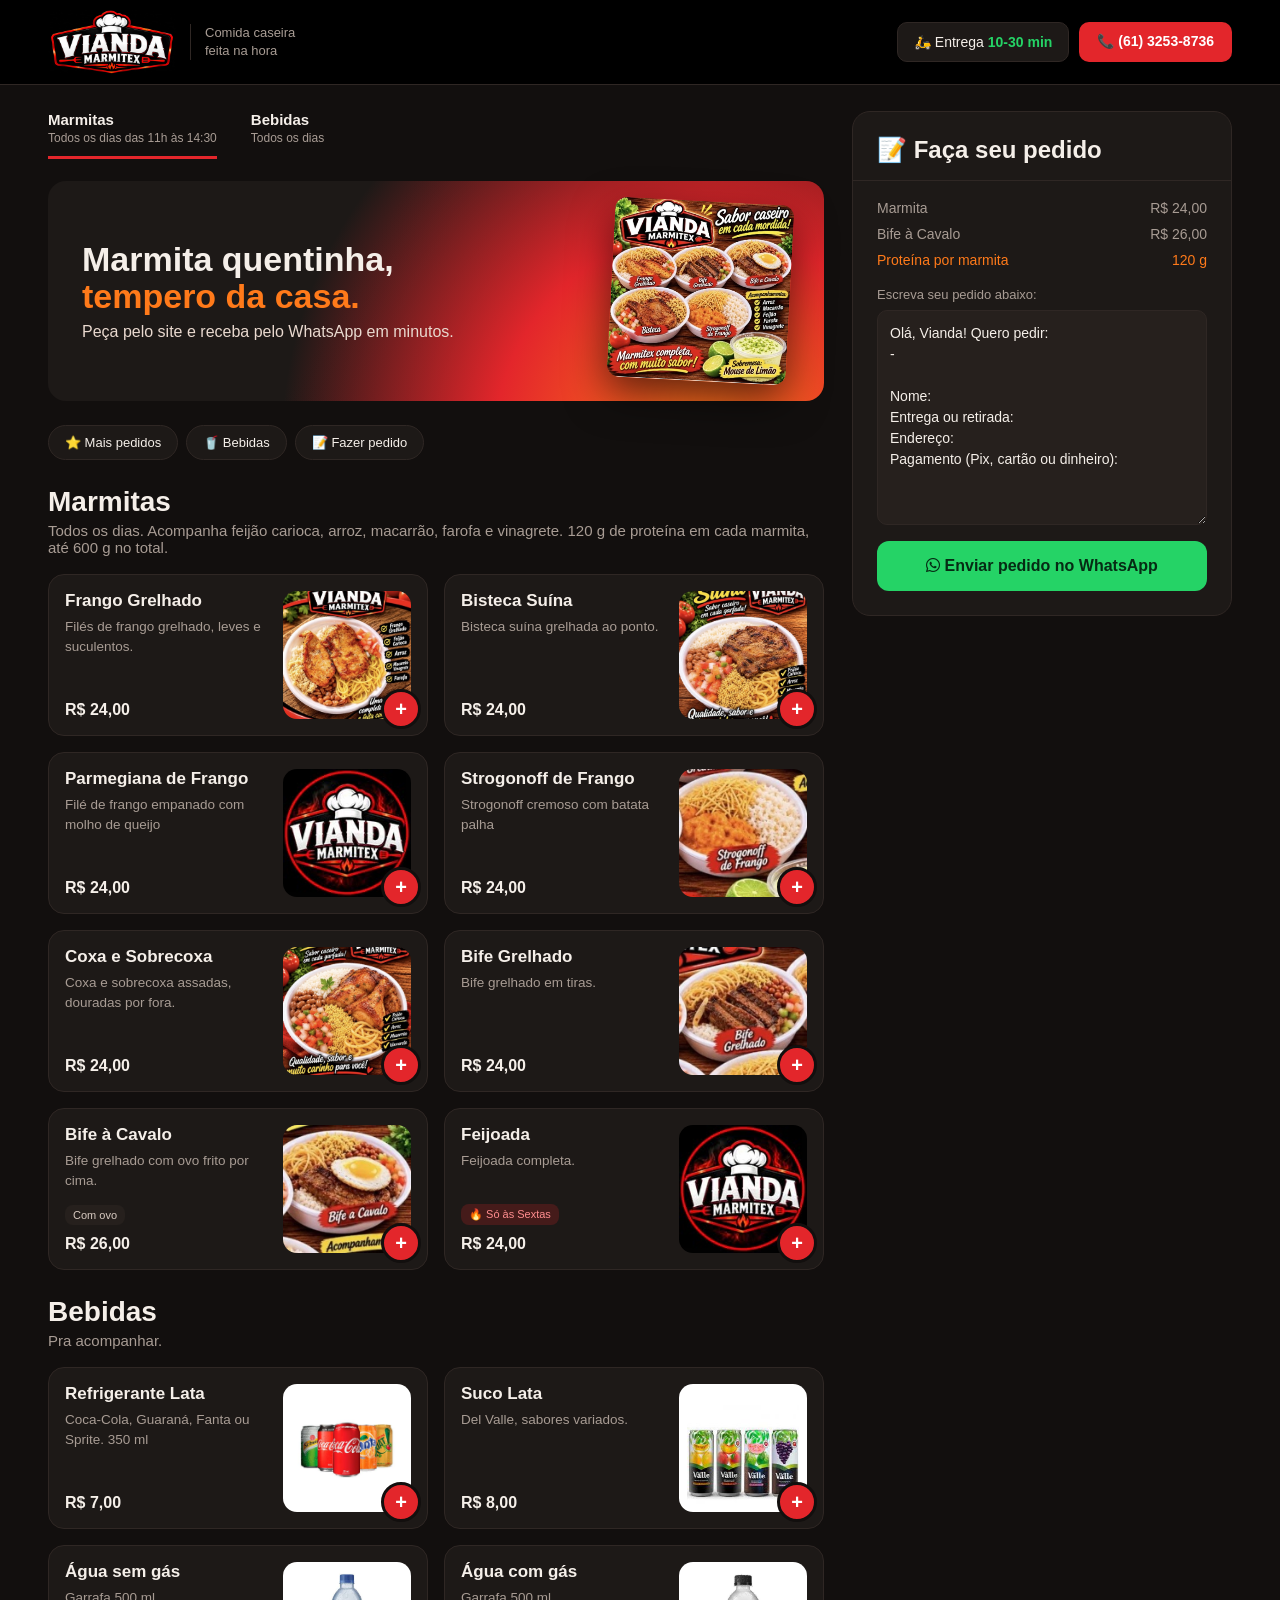
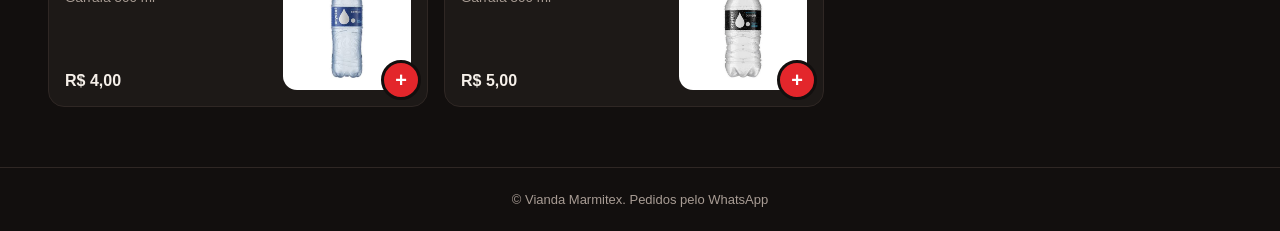
==== Vianda Marmitex - HTML + CSS + JS/index.html @ 6cb4625d "Add files via upload" ====
<!DOCTYPE html>
<html lang="pt-br">

<head>
    <meta charset="UTF-8">
    <meta name="viewport" content="width=device-width, initial-scale=1.0">
    <title>Vianda Marmitex</title>
    <link rel="stylesheet" href="style.css">
    <script src="script.js" defer></script>
    <link rel="shortcut icon" href="vianda_marmitex icone.jpg" type="image/x-icon">
    <link rel="stylesheet" href="https://cdnjs.cloudflare.com/ajax/libs/font-awesome/6.7.2/css/all.min.css">

</head>

<body>

    <header>
        <div class="wrap">
            <div class="marca">
                <img src="logo_horizontal.jpg" alt="Vianda Marmitex">
                <small>Comida caseira <br> feita na hora</small>
            </div>
            <div class="topo-acoes">
                <span class="pill"> 🛵 Entrega <b>10-30 min</b></span>
                <a class="btn-verm" href="https://wa.me/556132538736"> 📞 (61) 3253-8736 </a>
            </div>

        </div>
    </header>
    <div class="wrap layout">
        <main>
            <div class="abas">
                <a class="aba on" href="#mais-pedidos"><b>Marmitas</b><small>Todos os dias das 11h às 14:30</small></a>
                <a class="aba" href="#bebidas"><b>Bebidas</b><small>Todos os dias</small></a>
            </div>
            <div class="banner">
                <div class="banner-texto">
                    <h2>Marmita quentinha, <span>tempero da casa.</span></h2>
                    <p>Peça pelo site e receba pelo WhatsApp em minutos.</p>
                </div>
                <img src="cardapio_opcoes.jpg" alt="Opções do cardápio da Vianda">
            </div>
            <div class="filtros">
                <a class="chip" href="#mais-pedidos">⭐️ Mais pedidos</a>
                <a class="chip" href="#bebidas">🥤 Bebidas</a>
                <a class="chip" href="#pedido">📝 Fazer pedido</a>
            </div>

            <div class="secao" id="mais-pedidos">
                <h3>Marmitas</h3>
                <p>Todos os dias. Acompanha feijão carioca, arroz, macarrão, farofa e vinagrete.
                    120 g de proteína em cada marmita, até 600 g no total.</p>
                <div class="grade">

                    <div class="prod">
                        <div class="info">
                            <h4>Frango Grelhado</h4>
                            <div class="desc">Filés de frango grelhado, leves e suculentos.</div>
                            <div class="preco">R$ 24,00</div>
                        </div>
                        <div class="foto">
                            <img src="frango_grelhado.jpg" alt="Frango Grelhado">
                            <a class="add" href="https://wa.me/556132538736?text=Quero%201%20Frango%20Grelhado"
                                target="_blank">+</a>
                        </div>
                    </div>


                    <div class="prod">
                        <div class="info">
                            <h4>Bisteca Suína</h4>
                            <div class="desc">Bisteca suína grelhada ao ponto.</div>
                            <div class="preco">R$ 24,00</div>
                        </div>
                        <div class="foto">
                            <img src="bisteca_suina_1.jpg" alt="Bisteca Suína">
                            <a class="add" href="https://wa.me/556132538736?text=Quero%201%20Bisteca%20Su%C3%ADna"
                                target="_blank">+</a>
                        </div>
                    </div>

                    <div class="prod">
                        <div class="info">
                            <h4>Parmegiana de Frango</h4>
                            <div class="desc">Filé de frango empanado com molho de queijo</div>
                            <div class="preco">R$ 24,00</div>
                        </div>
                        <div class="foto">
                            <img src="logo.jpg" alt="Parmegiana de Frango">
                            <a class="add" href="https://wa.me/556132538736?text=Quero%201%20Parmegiana%20de%20Frango"
                                target="_blank">+</a>
                        </div>
                    </div>

                    <div class="prod">
                        <div class="info">
                            <h4>Strogonoff de Frango</h4>
                            <div class="desc">Strogonoff cremoso com batata palha</div>
                            <div class="preco">R$ 24,00</div>
                        </div>
                        <div class="foto">
                            <img src="strogonoff_frango.jpg" alt="Strogonoff de Frango">
                            <a class="add" href="https://wa.me/556132538736?text=Quero%201%20Strogonoff%20de%20Frango"
                                target="_blank">+</a>
                        </div>
                    </div>

                    <div class="prod">
                        <div class="info">
                            <h4>Coxa e Sobrecoxa</h4>
                            <div class="desc">Coxa e sobrecoxa assadas, douradas por fora.</div>
                            <div class="preco">R$ 24,00</div>
                        </div>
                        <div class="foto">
                            <img src="coxa_sobrecoxa.jpg" alt="Coxa e Sobrecoxa">
                            <a class="add" href="https://wa.me/556132538736?text=Quero%201%20Coxa%20e%20Sobrecoxa"
                                target="_blank">+</a>
                        </div>
                    </div>


                    <div class="prod">
                        <div class="info">
                            <h4>Bife Grelhado</h4>
                            <div class="desc">Bife grelhado em tiras.</div>
                            <div class="preco">R$ 24,00</div>
                        </div>
                        <div class="foto">
                            <img src="bife_grelhado.jpg" alt="Bife Grelhado">
                            <a class="add" href="https://wa.me/556132538736?text=Quero%201%20Bife%20Grelhado"
                                target="_blank">+</a>
                        </div>
                    </div>

                    <div class="prod">
                        <div class="info">
                            <h4>Bife à Cavalo</h4>
                            <div class="desc">Bife grelhado com ovo frito por cima.</div>
                            <div class="tags"><span class="tag"> Com ovo</span></div>
                            <div class="preco">R$ 26,00</div>
                        </div>
                        <div class="foto">
                            <img src="bife_a_cavalo.jpg" alt="Bife à Cavalo">
                            <a class="add" href="https://wa.me/556132538736?text=Quero%201%20Bife%20a%20Cavalo"
                                target="_blank">+</a>
                        </div>
                    </div>

                    <div class="prod">
                        <div class="info">
                            <h4>Feijoada</h4>
                            <div class="desc">Feijoada completa.</div>
                            <div class="tags"><span class="tag hot"> 🔥 Só às Sextas</span></div>
                            <div class="preco">R$ 24,00</div>



                        </div>
                        <div class="foto">
                            <img src="logo.jpg" alt="Feijoada">
                            <a class="add" href="https://wa.me/556132538736?text=Quero%201%20Feijoada"
                                target="_blank">+</a>
                        </div>
                    </div>


                </div>
            </div>

            <div class="secao" id="bebidas">
                <h3>Bebidas</h3>
                <p>Pra acompanhar.</p>
                <div class="grade">
                    <div class="prod">
                        <div class="info">
                            <h4>Refrigerante Lata</h4>
                            <div class="desc">Coca-Cola, Guaraná, Fanta ou Sprite. 350 ml</div>
                            <div class="preco">R$ 7,00</div>
                        </div>
                        <div class="foto clara">
                            <img src="refri_lata.jpg" alt="Refrigerante Lata">
                            <a class="add" href="https://wa.me/556132538736?text=Quero%201%20Refrigerante%20Lata"
                                target="_blank">+</a>
                        </div>
                    </div>

                    <div class="prod">
                        <div class="info">
                            <h4>Suco Lata</h4>
                            <div class="desc">Del Valle, sabores variados.</div>
                            <div class="preco">R$ 8,00</div>
                        </div>
                        <div class="foto clara">
                            <img src="suco_lata.jpg" alt="Suco Lata">
                            <a class="add" href="https://wa.me/556132538736?text=Quero%201%20Suco%20Lata"
                                target="_blank">+</a>
                        </div>
                    </div>

                    <div class="prod">
                        <div class="info">
                            <h4>Água sem gás</h4>
                            <div class="desc">Garrafa 500 ml</div>
                            <div class="preco">R$ 4,00</div>
                        </div>
                        <div class="foto clara">
                            <img src="agua_sem_gas.jpeg" alt="Água sem gás">
                            <a class="add" href="https://wa.me/556132538736?text=Quero%201%20%C3%81gua%20sem%20G%C3%A1s"
                                target="_blank">+</a>
                        </div>
                    </div>

                    <div class="prod">
                        <div class="info">
                            <h4>Água com gás</h4>
                            <div class="desc">Garrafa 500 ml</div>
                            <div class="preco">R$ 5,00</div>
                        </div>
                        <div class="foto clara">
                            <img src="agua_com_gas.jpeg" alt="Água com gás">
                            <a class="add" href="https://wa.me/556132538736?text=Quero%201%20%C3%81gua%20com%20G%C3%A1s"
                                target="_blank">+</a>
                        </div>
                    </div>


                </div>
            </div>





        </main>

        <aside class="sacola" id="pedido">
            <h3>📝 Faça seu pedido</h3>
            <div class="contas">
                <div><span>Marmita</span><span>R$ 24,00</span></div>
                <div><span>Bife à Cavalo</span><span>R$ 26,00</span></div>
                <div class="destaque"><span>Proteína por marmita</span><span>120 g</span></div>
            </div>
            <form class="campos" action="https://api.whatsapp.com/send" method="get" target="_blank">
                <input type="hidden" name="phone" value="556132538736">
                <label for="texto">Escreva seu pedido abaixo:</label>
                <textarea name="text" id="texto" rows="9" required>Olá, Vianda! Quero pedir:
- 

Nome: 
Entrega ou retirada: 
Endereço: 
Pagamento (Pix, cartão ou dinheiro): </textarea>
                <button class="finalizar" type="submit"> <i class="fa-brands fa-whatsapp"></i> Enviar pedido no
                    WhatsApp</button>
            </form>

        </aside>
    </div>

    <footer>&copy; Vianda Marmitex. Pedidos pelo WhatsApp</footer>

</body>

</html>
---- Vianda Marmitex - HTML + CSS + JS/style.css ----
:root {
    --fundo: #120f0e;
    --card: #1d1917;
    --card2: #26201d;
    --borda: #2f2724;
    --vermelho: #e3262b;
    --laranja: #ff7a1a;
    --verde: #25d366;
    --txt: #f5efe9;
    --mut: #a89c94;
}

* {
    margin: 0;
    padding: 0;
    box-sizing: border-box
}

body {
    font-family: Inter, "Segoe UI", Arial, sans-serif;
    background-color: var(--fundo);
    color: var(--txt);
}

a {
    color: inherit;
    text-decoration: none;
}

button {
    font-family: inherit;
    cursor: pointer;
    border: 0
}

.wrap {
    max-width: 1240px;
    margin: 0 auto;
    padding-left: 28px;
    padding-right: 28px;

}

header {
    background-color: #000;
    border-bottom: 1px solid var(--borda);
    position: sticky;
    top: 0;
    z-index: 10;
}

header .wrap {
    display: flex;
    align-items: center;
    justify-content: space-between;
    height: 84px;
}

.marca {
    display: flex;
    align-items: center;
    gap: 14px;
}

.marca img {
    width: auto;
    height: 64px;

}

.marca small {
    font-size: 13px;
    line-height: 1.4;
    color: var(--mut);
    border-left: 1px solid var(--borda);
    padding-left: 14px;
}

.topo-acoes {
    display: flex;
    gap: 10px;
}

.pill {
    background-color: var(--card);
    border: 1px solid var(--borda);
    padding: 11px 16px;
    border-radius: 10px;
    font-size: 14px;
}

.pill b {
    color: var(--verde);
}

.btn-verm {
    background-color: var(--vermelho);
    color: #fff;
    padding: 11px 18px;
    border-radius: 10px;
    font-weight: 700;
    font-size: 14px;
}

.layout {
    display: grid;
    grid-template-columns: 1fr 380px;
    gap: 28px;
    padding-top: 26px;
    padding-bottom: 60px;
    align-items: start;
}

.sacola {
    background-color: var(--card);
    border: 1px solid var(--borda);
    border-radius: 18px;
    position: sticky;
    top: 110px;
}

.sacola h3 {
    font-size: 24px;
    padding: 24px 24px 16px;
    border-bottom: 1px solid var(--borda);
}

.contas {
    padding: 14px 24px;
    font-size: 14px;
}

.contas div {
    display: flex;
    justify-content: space-between;
    padding: 5px 0;
    color: var(--mut);
}

.contas .destaque {
    color: var(--laranja);
}

.campos {
    padding: 0 24px;
    display: grid;
    gap: 8px;

}

.campos label {
    font-size: 13px;
    color: var(--mut);
}

.campos textarea {
    background-color: var(--card2);
    border: 1px solid var(--borda);
    color: var(--txt);
    border-radius: 10px;
    padding: 12px;
    font-size: 14px;
    line-height: 1.5;
    font-family: inherit;
    resize: vertical;
}

.finalizar {
    margin: 8px 0 24px;
    background-color: var(--verde);
    color: #062b14;
    font-weight: 800;
    font-size: 16px;
    padding: 16px;
    border-radius: 12px;
}


footer {
    border-top: 1px solid var(--borda);
    color: var(--mut);
    font-size: 13px;
    padding: 24px 0;
    text-align: center;
}

.abas {
    display: flex;
    gap: 34px;
    margin-bottom: 22px;
}

.aba {
    padding-bottom: 10px;
    border-bottom: 3px solid transparent;
    cursor: pointer;
}

.aba b {
    display: block;
    font-size: 15px;
}

.aba small {
    color: var(--mut);
    font-size: 12px;
}

.aba.on {
    border-color: var(--vermelho);
}

.banner {
    position: relative;
    height: 220px;
    padding: 34px;
    border-radius: 18px;
    display: flex;
    align-items: center;
    background:
        radial-gradient(circle at 85% 120%, #ff7a1a 0, #e3262b 30%, transparent 60%),
        linear-gradient(120deg, #1d1917 40%, #3a1311);
}

.banner h2 {
    font-size: 34px;
    line-height: 1.1;
    max-width: 420px;
}

.banner h2 span {
    color: var(--laranja);
}

.banner p {
    color: #e9d9cf;
    margin-top: 8px;

}

.banner img {
    position: absolute;
    right: 34px;
    top: 50%;
    height: 180px;
    transform: translateY(-50%) rotate(3deg);
    border-radius: 12px;
    box-shadow: 0 16px 40px #0009;
}

html {
    scroll-behavior: smooth;
}

.filtros {
    display: flex;
    gap: 8px;
    flex-wrap: wrap;
    margin: 24px 0 8px;
}

.chip {
    background-color: var(--card);
    border: 1px solid var(--borda);
    padding: 9px 16px;
    border-radius: 999px;
    font-size: 13px;
}

.chip:hover {
    background-color: var(--vermelho);
    border-color: var(--vermelho);
}

.secao,
#pedido {
    scroll-margin-top: 100px;
}

.secao h3 {
    font-size: 28px;
    margin: 26px 0 4px;
}

.secao>p {
    color: var(--mut);
    margin-bottom: 18px;
    font-size: 15px;
}

.grade {
    display: grid;
    grid-template-columns: 1fr 1fr;
    gap: 16px;
}

.prod {
    background-color: var(--card);
    border: 1px solid var(--borda);
    border-radius: 16px;
    padding: 16px;
    display: flex;
    gap: 14px;
    transition: .2s;
}

.prod:hover {
    border-color: #e3262b88;
    transform: translateY(-2px);
}

.prod .info {
    flex: 1;
    display: flex;
    flex-direction: column;
}

.prod h4 {
    font-size: 17px;
    margin-bottom: 6px;
}

.prod .desc {
    color: var(--mut);
    font-size: 13.5px;
    line-height: 1.5;
    margin-bottom: 10px;
}

.tags {
    display: flex;
    gap: 6px;
    margin-bottom: 10px;
    margin-top: auto;

}

.tags+.preco {
    margin-top: 0;
}

.tag {
    font-size: 11px;
    background-color: var(--card2);
    color: #d9cbc2;
    padding: 4px 8px;
    border-radius: 8px;
}

.tag.hot {
    background-color: #e3262b33;
    color: #ff8d8f;
}

.preco {
    margin-top: auto;
    font-weight: 700;
    font-size: 16px;
}

.foto {
    position: relative;
    width: 128px;
    height: 128px;
    flex-shrink: 0;
}

.foto img {
    width: 100%;
    height: 100%;
    object-fit: cover;
    object-position: center 65%;
    border-radius: 14px;
}

.foto.clara img {
    background-color: #fff;
    object-fit: contain;
    padding: 8px;
}

.add {
    position: absolute;
    bottom: -10px;
    right: -10px;
    width: 40px;
    height: 40px;
    border-radius: 50%;
    border: 3px solid var(--fundo);
    background-color: var(--vermelho);
    color: #fff;
    font-size: 20px;
    font-weight: 700;
    display: grid;
    place-items: center;
}

@media (max-width: 980px) {
    .layout {
        grid-template-columns: 1fr;
    }

    .sacola {
        position: static;
    }

    .grade {
        grid-template-columns: 1fr;
    }

    .banner img {
        display: none;
    }

    .pill {
        display: none;
    }
}

@media (max-width: 600px) {
    .wrap {
        padding-left: 16px;
        padding-right: 16px;
    }

    header .wrap {
        height: 68px;
    }

    .marca img {
        height: 48px;
    }

    .marca small {
        display: none;
    }

    .btn-verm {
        padding: 10px 14px;
        font-size: 13px;
    }

    .banner {
        height: auto;
        padding: 24px;
    }

    .banner h2 {
        font-size: 26px;
    }

    .foto {
        width: 96px;
        height: 96px;
    }
}
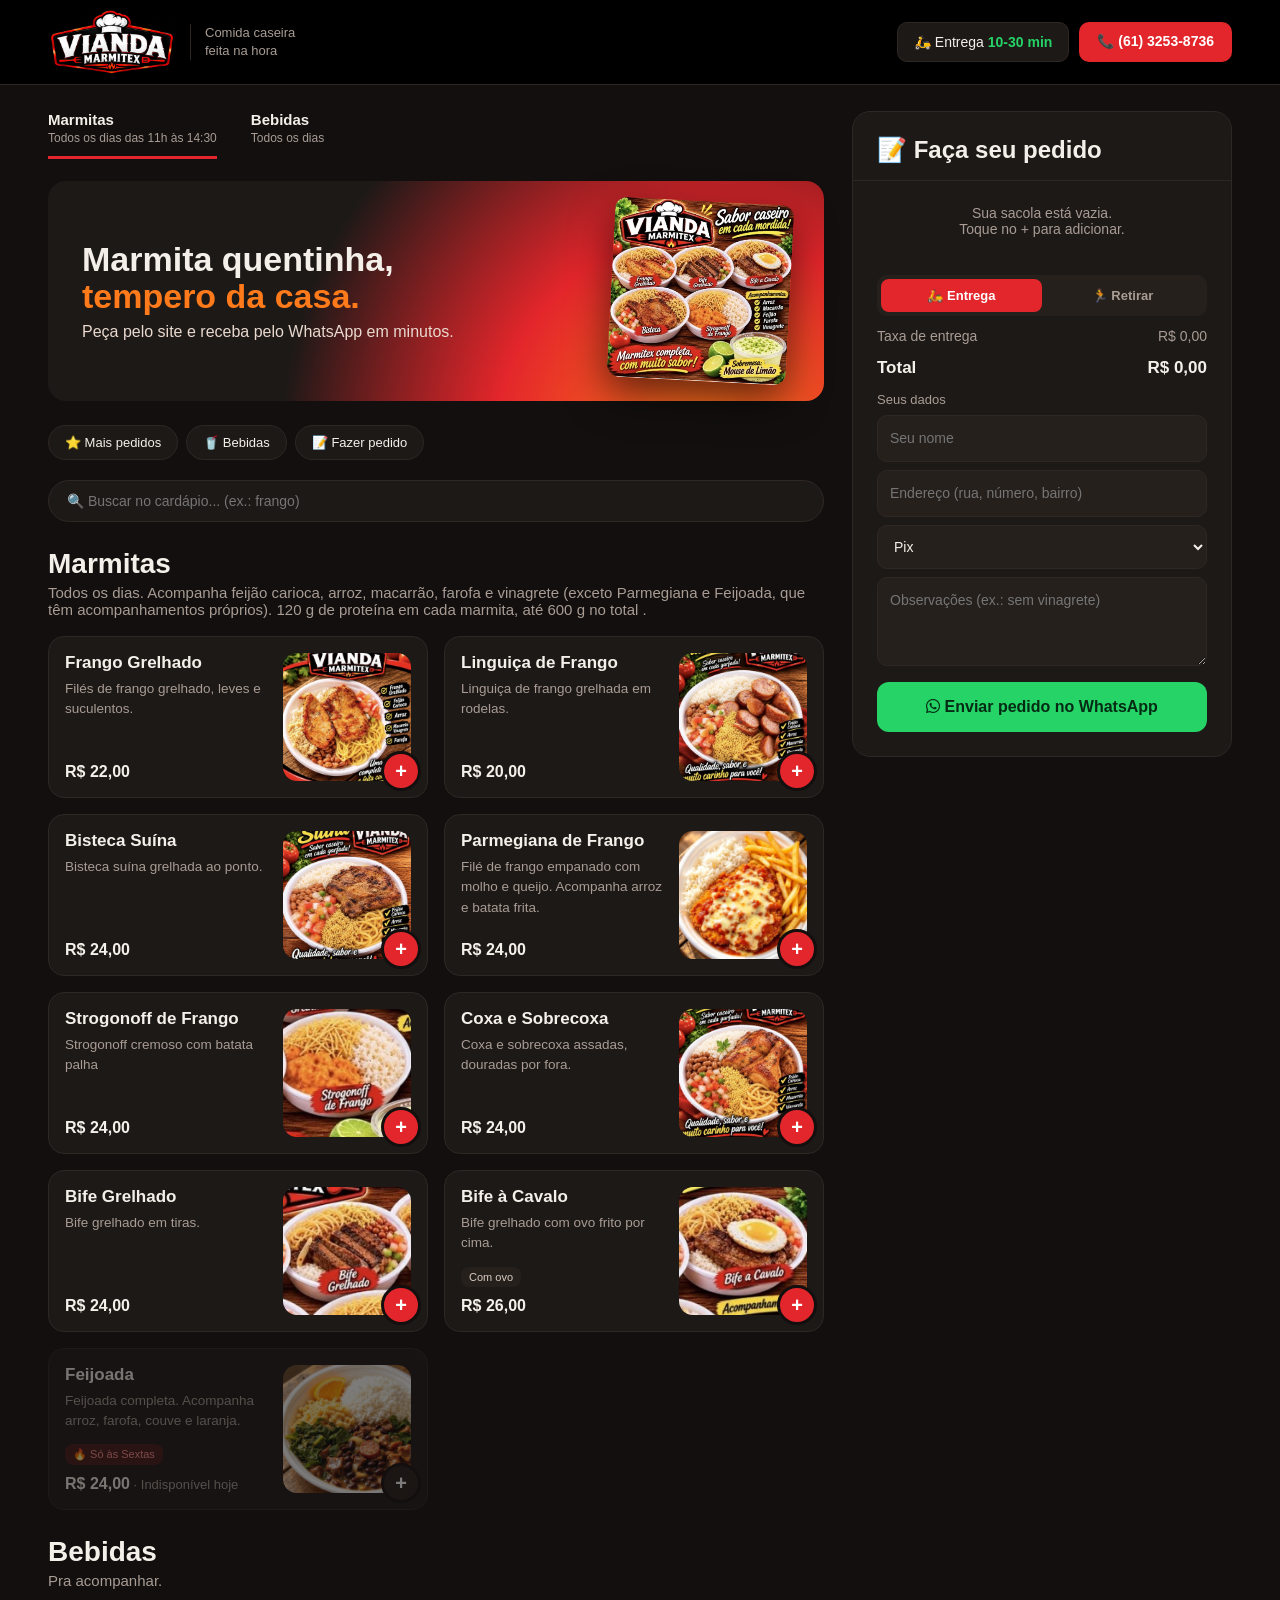
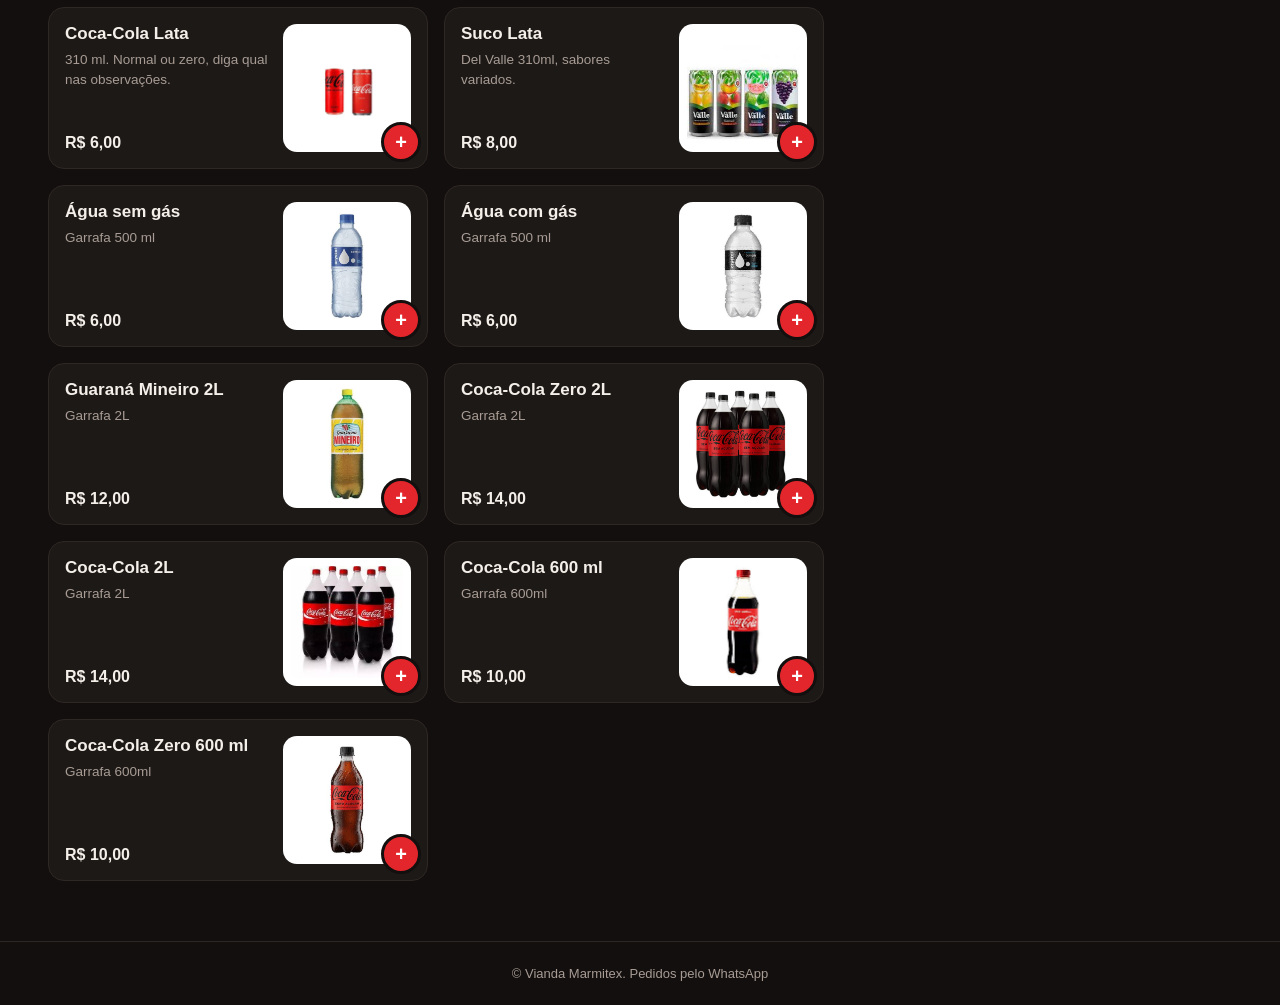
==== commit 56f6c0d4: "Add files via upload" ====
--- a/Vianda Marmitex - HTML + CSS + JS/index.html
+++ b/Vianda Marmitex - HTML + CSS + JS/index.html
@@ -7,7 +7,7 @@
     <title>Vianda Marmitex</title>
     <link rel="stylesheet" href="style.css">
     <script src="script.js" defer></script>
-    <link rel="shortcut icon" href="vianda_marmitex icone.jpg" type="image/x-icon">
+    <link rel="shortcut icon" href="favicon.jpg" type="image/x-icon">
     <link rel="stylesheet" href="https://cdnjs.cloudflare.com/ajax/libs/font-awesome/6.7.2/css/all.min.css">
 
 </head>
@@ -46,17 +46,22 @@
                 <a class="chip" href="#pedido">📝 Fazer pedido</a>
             </div>
 
+            <input type="search" class="busca" id="busca" placeholder="🔍 Buscar no cardápio... (ex.: frango)">
+            <p class="sem-resultado" id="semResultado">Nenhum item encontrado.</p>
+
             <div class="secao" id="mais-pedidos">
                 <h3>Marmitas</h3>
-                <p>Todos os dias. Acompanha feijão carioca, arroz, macarrão, farofa e vinagrete.
-                    120 g de proteína em cada marmita, até 600 g no total.</p>
+                <p>Todos os dias. Acompanha feijão carioca, arroz, macarrão, farofa e vinagrete (exceto Parmegiana e
+                    Feijoada, que têm acompanhamentos próprios).
+                    120 g de proteína em cada marmita, até 600 g no total .</p>
                 <div class="grade">
 
-                    <div class="prod">
+
+                    <div class="prod" data-dias="0,1,3,4,5,6">
                         <div class="info">
                             <h4>Frango Grelhado</h4>
                             <div class="desc">Filés de frango grelhado, leves e suculentos.</div>
-                            <div class="preco">R$ 24,00</div>
+                            <div class="preco">R$ 22,00</div>
                         </div>
                         <div class="foto">
                             <img src="frango_grelhado.jpg" alt="Frango Grelhado">
@@ -65,6 +70,19 @@
                         </div>
                     </div>
 
+                    <div class="prod">
+                        <div class="info">
+                            <h4>Linguiça de Frango</h4>
+                            <div class="desc">Linguiça de frango grelhada em rodelas.</div>
+                            <div class="preco">R$ 20,00</div>
+                        </div>
+                        <div class="foto">
+                            <img src="linguica_frango.jpg" alt="Linguiça de Frango">
+                            <a class="add"
+                                href="https://wa.me/556132538736?text=Quero%201%20Lingui%C3%A7a%20de%20Frango"
+                                target="_blank">+</a>
+                        </div>
+                    </div>
 
                     <div class="prod">
                         <div class="info">
@@ -82,11 +100,12 @@
                     <div class="prod">
                         <div class="info">
                             <h4>Parmegiana de Frango</h4>
-                            <div class="desc">Filé de frango empanado com molho de queijo</div>
-                            <div class="preco">R$ 24,00</div>
-                        </div>
-                        <div class="foto">
-                            <img src="logo.jpg" alt="Parmegiana de Frango">
+                            <div class="desc">Filé de frango empanado com molho e queijo. Acompanha arroz e batata
+                                frita.</div>
+                            <div class="preco">R$ 24,00</div>
+                        </div>
+                        <div class="foto">
+                            <img src="parmegiana.jpg" alt="Parmegiana de Frango">
                             <a class="add" href="https://wa.me/556132538736?text=Quero%201%20Parmegiana%20de%20Frango"
                                 target="_blank">+</a>
                         </div>
@@ -146,18 +165,15 @@
                         </div>
                     </div>
 
-                    <div class="prod">
+                    <div class="prod" data-dias="5">
                         <div class="info">
                             <h4>Feijoada</h4>
-                            <div class="desc">Feijoada completa.</div>
+                            <div class="desc">Feijoada completa. Acompanha arroz, farofa, couve e laranja.</div>
                             <div class="tags"><span class="tag hot"> 🔥 Só às Sextas</span></div>
                             <div class="preco">R$ 24,00</div>
-
-
-
-                        </div>
-                        <div class="foto">
-                            <img src="logo.jpg" alt="Feijoada">
+                        </div>
+                        <div class="foto">
+                            <img src="feijoada.jpg" alt="Feijoada">
                             <a class="add" href="https://wa.me/556132538736?text=Quero%201%20Feijoada"
                                 target="_blank">+</a>
                         </div>
@@ -173,13 +189,13 @@
                 <div class="grade">
                     <div class="prod">
                         <div class="info">
-                            <h4>Refrigerante Lata</h4>
-                            <div class="desc">Coca-Cola, Guaraná, Fanta ou Sprite. 350 ml</div>
-                            <div class="preco">R$ 7,00</div>
-                        </div>
-                        <div class="foto clara">
-                            <img src="refri_lata.jpg" alt="Refrigerante Lata">
-                            <a class="add" href="https://wa.me/556132538736?text=Quero%201%20Refrigerante%20Lata"
+                            <h4>Coca-Cola Lata</h4>
+                            <div class="desc">310 ml. Normal ou zero, diga qual nas observações.</div>
+                            <div class="preco">R$ 6,00</div>
+                        </div>
+                        <div class="foto clara">
+                            <img src="cocalata.jpeg" alt="Refrigerante Lata">
+                            <a class="add" href="https://wa.me/556132538736?text=Quero%201%20Coca-Cola%20Lata"
                                 target="_blank">+</a>
                         </div>
                     </div>
@@ -187,7 +203,7 @@
                     <div class="prod">
                         <div class="info">
                             <h4>Suco Lata</h4>
-                            <div class="desc">Del Valle, sabores variados.</div>
+                            <div class="desc">Del Valle 310ml, sabores variados.</div>
                             <div class="preco">R$ 8,00</div>
                         </div>
                         <div class="foto clara">
@@ -201,7 +217,7 @@
                         <div class="info">
                             <h4>Água sem gás</h4>
                             <div class="desc">Garrafa 500 ml</div>
-                            <div class="preco">R$ 4,00</div>
+                            <div class="preco">R$ 6,00</div>
                         </div>
                         <div class="foto clara">
                             <img src="agua_sem_gas.jpeg" alt="Água sem gás">
@@ -214,7 +230,7 @@
                         <div class="info">
                             <h4>Água com gás</h4>
                             <div class="desc">Garrafa 500 ml</div>
-                            <div class="preco">R$ 5,00</div>
+                            <div class="preco">R$ 6,00</div>
                         </div>
                         <div class="foto clara">
                             <img src="agua_com_gas.jpeg" alt="Água com gás">
@@ -223,6 +239,75 @@
                         </div>
                     </div>
 
+                    <div class="prod">
+                        <div class="info">
+                            <h4>Guaraná Mineiro 2L</h4>
+                            <div class="desc">Garrafa 2L</div>
+                            <div class="preco">R$ 12,00</div>
+                        </div>
+                        <div class="foto clara">
+                            <img src="mineiro2L.jpeg" alt="Guaraná Mineiro 2 Litros">
+                            <a class="add" href="https://wa.me/556132538736?text=Quero%201%20Mineiro%202%20litros"
+                                target="_blank">+</a>
+                        </div>
+                    </div>
+
+                    <div class="prod">
+                        <div class="info">
+                            <h4>Coca-Cola Zero 2L</h4>
+                            <div class="desc">Garrafa 2L</div>
+                            <div class="preco">R$ 14,00</div>
+                        </div>
+                        <div class="foto clara">
+                            <img src="cocazero.jpeg" alt="Coca-Cola Zero 2L">
+                            <a class="add"
+                                href="https://wa.me/556132538736?text=Quero%201%20Coca-Cola%20Zero%202%20litros"
+                                target="_blank">+</a>
+                        </div>
+                    </div>
+
+                    <div class="prod">
+                        <div class="info">
+                            <h4>Coca-Cola 2L</h4>
+                            <div class="desc">Garrafa 2L</div>
+                            <div class="preco">R$ 14,00</div>
+                        </div>
+                        <div class="foto clara">
+                            <img src="cocanormal.jpeg" alt="Coca-Cola 2L">
+                            <a class="add" href="https://wa.me/556132538736?text=Quero%201%20Coca-Cola%202%20litros"
+                                target="_blank">+</a>
+                        </div>
+                    </div>
+
+                    <div class="prod">
+                        <div class="info">
+                            <h4>Coca-Cola 600 ml</h4>
+                            <div class="desc">Garrafa 600ml</div>
+                            <div class="preco">R$ 10,00</div>
+                        </div>
+                        <div class="foto clara">
+                            <img src="coca600.jpeg" alt="Coca-Cola 600ml">
+                            <a class="add" href="https://wa.me/556132538736?text=Quero%201%20Coca-Cola%20600%20ml"
+                                target="_blank">+</a>
+                        </div>
+                    </div>
+
+                    <div class="prod">
+                        <div class="info">
+                            <h4>Coca-Cola Zero 600 ml</h4>
+                            <div class="desc">Garrafa 600ml</div>
+                            <div class="preco">R$ 10,00</div>
+                        </div>
+                        <div class="foto clara">
+                            <img src="cocazero600.jpeg" alt="Coca-Cola Zero 600ml">
+                            <a class="add"
+                                href="https://wa.me/556132538736?text=Quero%201%20Coca-Cola%20Zero%20600%20ml"
+                                target="_blank">+</a>
+                        </div>
+                    </div>
+
+
+
 
                 </div>
             </div>
@@ -235,22 +320,42 @@
 
         <aside class="sacola" id="pedido">
             <h3>📝 Faça seu pedido</h3>
-            <div class="contas">
-                <div><span>Marmita</span><span>R$ 24,00</span></div>
-                <div><span>Bife à Cavalo</span><span>R$ 26,00</span></div>
-                <div class="destaque"><span>Proteína por marmita</span><span>120 g</span></div>
-            </div>
-            <form class="campos" action="https://api.whatsapp.com/send" method="get" target="_blank">
-                <input type="hidden" name="phone" value="556132538736">
-                <label for="texto">Escreva seu pedido abaixo:</label>
-                <textarea name="text" id="texto" rows="9" required>Olá, Vianda! Quero pedir:
-- 
-
-Nome: 
-Entrega ou retirada: 
-Endereço: 
-Pagamento (Pix, cartão ou dinheiro): </textarea>
-                <button class="finalizar" type="submit"> <i class="fa-brands fa-whatsapp"></i> Enviar pedido no
+            <div class="itens" id="itens">
+                <p class="vazio">Sua sacola está vazia.<br>Toque no + para adicionar.</p>
+            </div>
+
+            <div class="tipo">
+                <button type="button" class="on" data-tipo="entrega">🛵 Entrega</button>
+                <button type="button" data-tipo="retirada">🏃 Retirar</button>
+            </div>
+
+            <div class="retirada" id="infoRetirada">
+                <b>📍 Retire em:</b>
+                <span>Rua 5 Chácara 100 Loja 1 - Vicente Pires - DF</span>
+                <a href="https://maps.app.goo.gl/FeKxRuD8DqberpGo6" target="_blank">Ver no
+                    mapa</a>
+            </div>
+            <div class="linha">
+                <span>Taxa de entrega</span>
+                <span id="taxa">R$ 0,00</span>
+            </div>
+            <div class="total">
+                <span>Total</span>
+                <span id="total">R$ 0,00</span>
+            </div>
+
+
+            <form class="campos" id="formPedido">
+                <label for="nome">Seus dados</label>
+                <input type="text" id="nome" placeholder="Seu nome" required>
+                <input type="text" id="endereco" placeholder="Endereço (rua, número, bairro)">
+                <select id="pagamento">
+                    <option>Pix</option>
+                    <option>Cartão</option>
+                    <option>Dinheiro</option>
+                </select>
+                <textarea id="obs" rows="3" placeholder="Observações (ex.: sem vinagrete)"></textarea>
+                <button class="finalizar" type="submit"><i class="fa-brands fa-whatsapp"></i> Enviar pedido no
                     WhatsApp</button>
             </form>
 
--- a/Vianda Marmitex - HTML + CSS + JS/style.css
+++ b/Vianda Marmitex - HTML + CSS + JS/style.css
@@ -153,6 +153,9 @@
     color: var(--mut);
 }
 
+
+.campos input,
+.campos select,
 .campos textarea {
     background-color: var(--card2);
     border: 1px solid var(--borda);
@@ -395,6 +398,169 @@
     place-items: center;
 }
 
+.itens {
+    padding: 8px 24px;
+
+}
+
+.vazio {
+    color: var(--mut);
+    font-size: 14px;
+    text-align: center;
+    padding: 16px 0;
+}
+
+.item {
+    display: flex;
+    justify-content: space-between;
+    padding: 10px 0;
+    border-bottom: 1px solid var(--borda);
+    font-size: 14px;
+
+}
+
+.total {
+    display: flex;
+    justify-content: space-between;
+    padding: 14px 24px;
+    font-weight: 800;
+    font-size: 17px;
+
+}
+
+.item b {
+    display: block;
+    font-weight: 600;
+}
+
+.item small {
+    color: var(--mut);
+}
+
+.qtd {
+    display: flex;
+    align-items: center;
+    gap: 10px;
+}
+
+.qtd button {
+    width: 28px;
+    height: 28px;
+    border-radius: 50%;
+    background-color: var(--card2);
+    font-size: 16px;
+    font-weight: 700;
+}
+
+.qtd button:hover {
+    background-color: var(--vermelho);
+}
+
+.tipo {
+    display: flex;
+    margin: 14px 24px 0;
+    background-color: var(--card2);
+    border-radius: 10px;
+    padding: 4px;
+}
+
+.tipo button {
+    flex: 1;
+    padding: 9px;
+    border-radius: 8px;
+    background-color: transparent;
+    color: var(--mut);
+    font-weight: 600;
+    font-size: 13px;
+}
+
+.tipo button.on {
+    background-color: var(--vermelho);
+    color: #fff;
+}
+
+.linha {
+    display: flex;
+    justify-content: space-between;
+    padding: 12px 24px 0;
+    font-size: 14px;
+    color: var(--mut);
+}
+
+/* ===== Busca ===== */
+.busca {
+    width: 100%;
+    margin-top: 12px;
+    background-color: var(--card);
+    border: 1px solid var(--borda);
+    border-radius: 999px;
+    padding: 12px 18px;
+    color: var(--txt);
+    font-size: 14px;
+    font-family: inherit;
+}
+
+.busca:focus {
+    outline: none;
+    border-color: var(--vermelho);
+}
+
+.sem-resultado {
+    display: none;
+    color: var(--mut);
+    text-align: center;
+    padding: 30px 0;
+}
+
+/* ===== Indisponível hoje ===== */
+.prod.indisponivel {
+    opacity: .45;
+}
+
+.prod.indisponivel:hover {
+    transform: none;
+    border-color: var(--borda);
+}
+
+.prod.indisponivel .add {
+    background-color: var(--card2);
+    cursor: not-allowed;
+}
+
+.prod.indisponivel .preco::after {
+    content: " · Indisponível hoje";
+    color: var(--mut);
+    font-weight: 400;
+    font-size: 13px;
+}
+
+/* ===== Endereço para retirada ===== */
+.retirada {
+    display: none;
+    margin: 12px 24px 0;
+    padding: 12px 14px;
+    background-color: var(--card2);
+    border: 1px solid var(--borda);
+    border-radius: 10px;
+    font-size: 14px;
+    line-height: 1.5;
+}
+
+.retirada span {
+    display: block;
+    color: var(--mut);
+}
+
+.retirada a {
+    color: var(--laranja);
+    font-weight: 600;
+    font-size: 13px;
+}
+
+
+
+
+
 @media (max-width: 980px) {
     .layout {
         grid-template-columns: 1fr;
